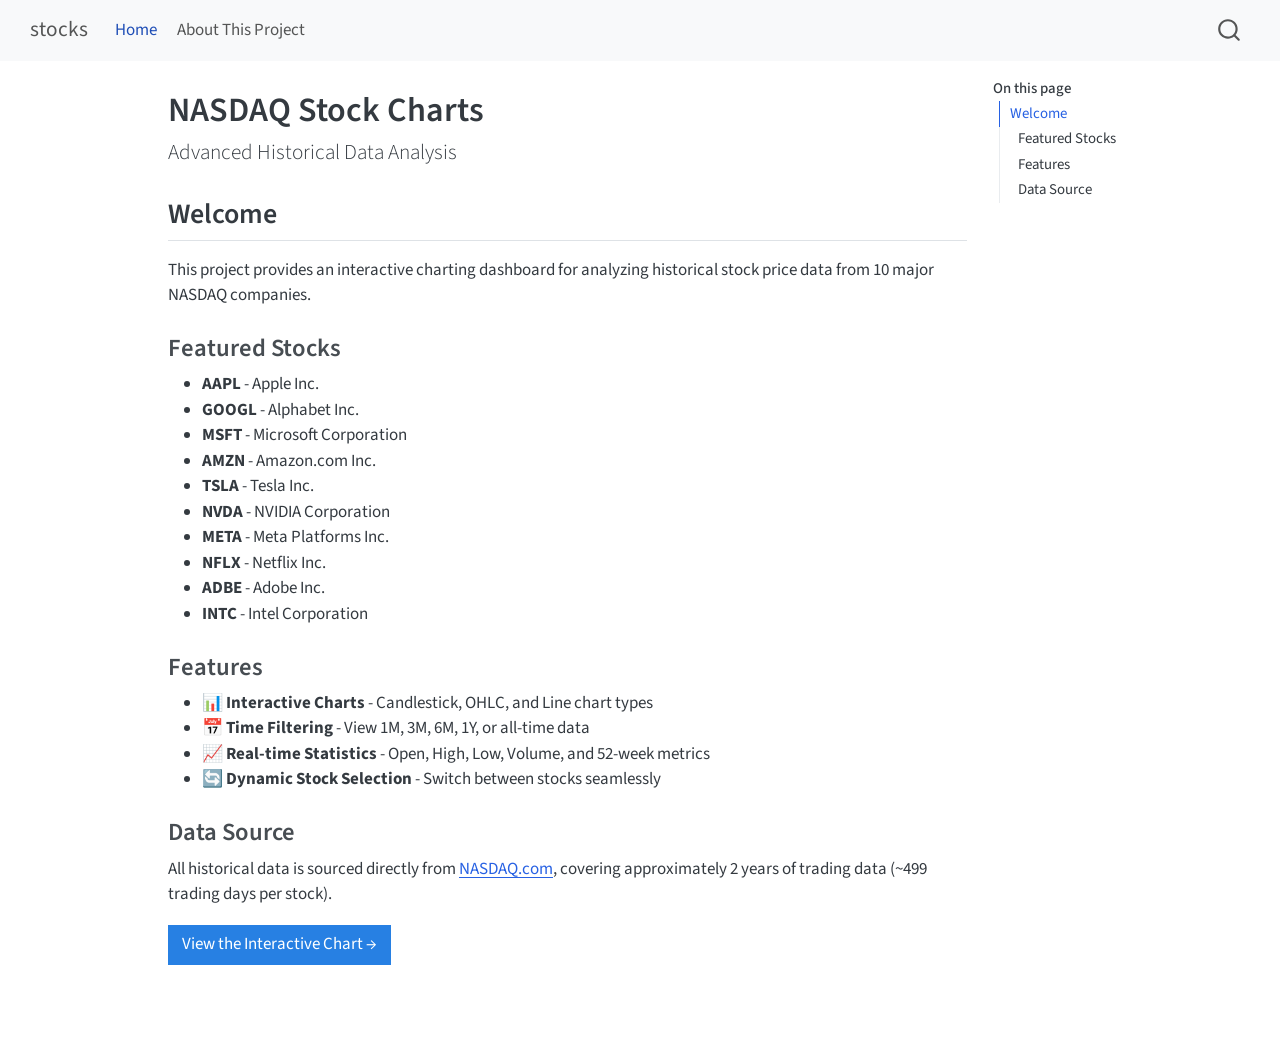
==== index.html @ 72e327f1 "Built site for gh-pages" ====
<!DOCTYPE html>
<html xmlns="http://www.w3.org/1999/xhtml" lang="en" xml:lang="en"><head>

<meta charset="utf-8">
<meta name="generator" content="quarto-1.9.38">

<meta name="viewport" content="width=device-width, initial-scale=1.0, user-scalable=yes">


<title>NASDAQ Stock Charts – stocks</title>
<style>
/* Default styles provided by pandoc.
** See https://pandoc.org/MANUAL.html#variables-for-html for config info.
*/
code{white-space: pre-wrap;}
span.smallcaps{font-variant: small-caps;}
div.columns{display: flex; gap: min(4vw, 1.5em);}
div.column{flex: auto; overflow-x: auto;}
div.hanging-indent{margin-left: 1.5em; text-indent: -1.5em;}
ul.task-list{list-style: none;}
ul.task-list li input[type="checkbox"] {
  width: 0.8em;
  margin: 0 0.8em 0.2em -1em; /* quarto-specific, see https://github.com/quarto-dev/quarto-cli/issues/4556 */ 
  vertical-align: middle;
}
</style>


<script src="site_libs/quarto-nav/quarto-nav.js"></script>
<script src="site_libs/quarto-nav/headroom.min.js"></script>
<script src="site_libs/clipboard/clipboard.min.js"></script>
<script src="site_libs/quarto-search/autocomplete.umd.js"></script>
<script src="site_libs/quarto-search/fuse.min.js"></script>
<script src="site_libs/quarto-search/quarto-search.js"></script>
<meta name="quarto:offset" content="./">
<script src="site_libs/quarto-html/quarto.js" type="module"></script>
<script src="site_libs/quarto-html/tabsets/tabsets.js" type="module"></script>
<script src="site_libs/quarto-html/popper.min.js"></script>
<script src="site_libs/quarto-html/tippy.umd.min.js"></script>
<script src="site_libs/quarto-html/anchor.min.js"></script>
<link href="site_libs/quarto-html/tippy.css" rel="stylesheet">
<link href="site_libs/quarto-html/quarto-syntax-highlighting-15634bcf2e68342d4ad2dfa704d543f6.css" rel="stylesheet" id="quarto-text-highlighting-styles">
<script src="site_libs/bootstrap/bootstrap.min.js"></script>
<link href="site_libs/bootstrap/bootstrap-icons.css" rel="stylesheet">
<link href="site_libs/bootstrap/bootstrap-88cb2e4dfe34b2337e397212b10c4ae9.min.css" rel="stylesheet" append-hash="true" id="quarto-bootstrap" data-mode="light">
<script id="quarto-search-options" type="application/json">{
  "location": "navbar",
  "copy-button": false,
  "collapse-after": 3,
  "panel-placement": "end",
  "type": "overlay",
  "limit": 50,
  "keyboard-shortcut": [
    "f",
    "/",
    "s"
  ],
  "show-item-context": false,
  "language": {
    "search-no-results-text": "No results",
    "search-matching-documents-text": "matching documents",
    "search-copy-link-title": "Copy link to search",
    "search-hide-matches-text": "Hide additional matches",
    "search-more-match-text": "more match in this document",
    "search-more-matches-text": "more matches in this document",
    "search-clear-button-title": "Clear",
    "search-text-placeholder": "",
    "search-detached-cancel-button-title": "Cancel",
    "search-submit-button-title": "Submit",
    "search-label": "Search"
  }
}</script>


<link rel="stylesheet" href="styles.css">
</head>

<body class="nav-fixed quarto-light">

<div id="quarto-search-results"></div>
  <header id="quarto-header" class="headroom fixed-top">
    <nav class="navbar navbar-expand-lg " data-bs-theme="dark">
      <div class="navbar-container container-fluid">
      <div class="navbar-brand-container mx-auto">
    <a class="navbar-brand" href="./index.html">
    <span class="navbar-title">stocks</span>
    </a>
  </div>
            <div id="quarto-search" class="" title="Search"></div>
          <button class="navbar-toggler" type="button" data-bs-toggle="collapse" data-bs-target="#navbarCollapse" aria-controls="navbarCollapse" role="menu" aria-expanded="false" aria-label="Toggle navigation" onclick="if (window.quartoToggleHeadroom) { window.quartoToggleHeadroom(); }">
  <span class="navbar-toggler-icon"></span>
</button>
          <div class="collapse navbar-collapse" id="navbarCollapse">
            <ul class="navbar-nav navbar-nav-scroll me-auto">
  <li class="nav-item">
    <a class="nav-link active" href="./index.html" aria-current="page"> 
<span class="menu-text">Home</span></a>
  </li>  
  <li class="nav-item">
    <a class="nav-link" href="./about.html"> 
<span class="menu-text">About This Project</span></a>
  </li>  
</ul>
          </div> <!-- /navcollapse -->
            <div class="quarto-navbar-tools">
</div>
      </div> <!-- /container-fluid -->
    </nav>
</header>
<!-- content -->
<div id="quarto-content" class="quarto-container page-columns page-rows-contents page-layout-article page-navbar">
<!-- sidebar -->
<!-- margin-sidebar -->
    <div id="quarto-margin-sidebar" class="sidebar margin-sidebar">
        <nav id="TOC" role="doc-toc" class="toc-active">
    <h2 id="toc-title">On this page</h2>
   
  <ul>
  <li><a href="#welcome" id="toc-welcome" class="nav-link active" data-scroll-target="#welcome">Welcome</a>
  <ul class="collapse">
  <li><a href="#featured-stocks" id="toc-featured-stocks" class="nav-link" data-scroll-target="#featured-stocks">Featured Stocks</a></li>
  <li><a href="#features" id="toc-features" class="nav-link" data-scroll-target="#features">Features</a></li>
  <li><a href="#data-source" id="toc-data-source" class="nav-link" data-scroll-target="#data-source">Data Source</a></li>
  </ul></li>
  </ul>
</nav>
    </div>
<!-- main -->
<main class="content" id="quarto-document-content">

<header id="title-block-header" class="quarto-title-block default">
<div class="quarto-title">
<h1 class="title">NASDAQ Stock Charts</h1>
<p class="subtitle lead">Advanced Historical Data Analysis</p>
</div>



<div class="quarto-title-meta">

    
  
    
  </div>
  


</header>


<section id="welcome" class="level2">
<h2 class="anchored" data-anchor-id="welcome">Welcome</h2>
<p>This project provides an interactive charting dashboard for analyzing historical stock price data from 10 major NASDAQ companies.</p>
<section id="featured-stocks" class="level3">
<h3 class="anchored" data-anchor-id="featured-stocks">Featured Stocks</h3>
<ul>
<li><strong>AAPL</strong> - Apple Inc.</li>
<li><strong>GOOGL</strong> - Alphabet Inc.</li>
<li><strong>MSFT</strong> - Microsoft Corporation</li>
<li><strong>AMZN</strong> - Amazon.com Inc.</li>
<li><strong>TSLA</strong> - Tesla Inc.</li>
<li><strong>NVDA</strong> - NVIDIA Corporation</li>
<li><strong>META</strong> - Meta Platforms Inc.</li>
<li><strong>NFLX</strong> - Netflix Inc.</li>
<li><strong>ADBE</strong> - Adobe Inc.</li>
<li><strong>INTC</strong> - Intel Corporation</li>
</ul>
</section>
<section id="features" class="level3">
<h3 class="anchored" data-anchor-id="features">Features</h3>
<ul>
<li>📊 <strong>Interactive Charts</strong> - Candlestick, OHLC, and Line chart types</li>
<li>📅 <strong>Time Filtering</strong> - View 1M, 3M, 6M, 1Y, or all-time data</li>
<li>📈 <strong>Real-time Statistics</strong> - Open, High, Low, Volume, and 52-week metrics</li>
<li>🔄 <strong>Dynamic Stock Selection</strong> - Switch between stocks seamlessly</li>
</ul>
</section>
<section id="data-source" class="level3">
<h3 class="anchored" data-anchor-id="data-source">Data Source</h3>
<p>All historical data is sourced directly from <a href="https://www.nasdaq.com/market-activity/quotes/historical">NASDAQ.com</a>, covering approximately 2 years of trading data (~499 trading days per stock).</p>
<p><a href="chart.html" class="btn btn-primary">View the Interactive Chart →</a></p>


</section>
</section>

</main> <!-- /main -->
<script id="quarto-html-after-body" type="application/javascript">
  window.document.addEventListener("DOMContentLoaded", function (event) {
    const icon = "";
    const anchorJS = new window.AnchorJS();
    anchorJS.options = {
      placement: 'right',
      icon: icon
    };
    anchorJS.add('.anchored');
    const isCodeAnnotation = (el) => {
      for (const clz of el.classList) {
        if (clz.startsWith('code-annotation-')) {                     
          return true;
        }
      }
      return false;
    }
    const onCopySuccess = function(e) {
      // button target
      const button = e.trigger;
      // don't keep focus
      button.blur();
      // flash "checked"
      button.classList.add('code-copy-button-checked');
      var currentTitle = button.getAttribute("title");
      button.setAttribute("title", "Copied!");
      let tooltip;
      if (window.bootstrap) {
        button.setAttribute("data-bs-toggle", "tooltip");
        button.setAttribute("data-bs-placement", "left");
        button.setAttribute("data-bs-title", "Copied!");
        tooltip = new bootstrap.Tooltip(button, 
          { trigger: "manual", 
            customClass: "code-copy-button-tooltip",
            offset: [0, -8]});
        tooltip.show();    
      }
      setTimeout(function() {
        if (tooltip) {
          tooltip.hide();
          button.removeAttribute("data-bs-title");
          button.removeAttribute("data-bs-toggle");
          button.removeAttribute("data-bs-placement");
        }
        button.setAttribute("title", currentTitle);
        button.classList.remove('code-copy-button-checked');
      }, 1000);
      // clear code selection
      e.clearSelection();
    }
    const getTextToCopy = function(trigger) {
      const outerScaffold = trigger.parentElement.cloneNode(true);
      const codeEl = outerScaffold.querySelector('code');
      for (const childEl of codeEl.children) {
        if (isCodeAnnotation(childEl)) {
          childEl.remove();
        }
      }
      return codeEl.innerText;
    }
    const clipboard = new window.ClipboardJS('.code-copy-button:not([data-in-quarto-modal])', {
      text: getTextToCopy
    });
    clipboard.on('success', onCopySuccess);
    if (window.document.getElementById('quarto-embedded-source-code-modal')) {
      const clipboardModal = new window.ClipboardJS('.code-copy-button[data-in-quarto-modal]', {
        text: getTextToCopy,
        container: window.document.getElementById('quarto-embedded-source-code-modal')
      });
      clipboardModal.on('success', onCopySuccess);
    }
      var localhostRegex = new RegExp(/^(?:http|https):\/\/localhost\:?[0-9]*\//);
      var mailtoRegex = new RegExp(/^mailto:/);
        var filterRegex = new RegExp('/' + window.location.host + '/');
      var isInternal = (href) => {
          return filterRegex.test(href) || localhostRegex.test(href) || mailtoRegex.test(href);
      }
      // Inspect non-navigation links and adorn them if external
     var links = window.document.querySelectorAll('a[href]:not(.nav-link):not(.navbar-brand):not(.toc-action):not(.sidebar-link):not(.sidebar-item-toggle):not(.pagination-link):not(.no-external):not([aria-hidden]):not(.dropdown-item):not(.quarto-navigation-tool):not(.about-link)');
      for (var i=0; i<links.length; i++) {
        const link = links[i];
        if (!isInternal(link.href)) {
          // undo the damage that might have been done by quarto-nav.js in the case of
          // links that we want to consider external
          if (link.dataset.originalHref !== undefined) {
            link.href = link.dataset.originalHref;
          }
        }
      }
    function tippyHover(el, contentFn, onTriggerFn, onUntriggerFn) {
      const config = {
        allowHTML: true,
        maxWidth: 500,
        delay: 100,
        arrow: false,
        appendTo: function(el) {
            return el.parentElement;
        },
        interactive: true,
        interactiveBorder: 10,
        theme: 'quarto',
        placement: 'bottom-start',
      };
      if (contentFn) {
        config.content = contentFn;
      }
      if (onTriggerFn) {
        config.onTrigger = onTriggerFn;
      }
      if (onUntriggerFn) {
        config.onUntrigger = onUntriggerFn;
      }
      window.tippy(el, config); 
    }
    const noterefs = window.document.querySelectorAll('a[role="doc-noteref"]');
    for (var i=0; i<noterefs.length; i++) {
      const ref = noterefs[i];
      tippyHover(ref, function() {
        // use id or data attribute instead here
        let href = ref.getAttribute('data-footnote-href') || ref.getAttribute('href');
        try { href = new URL(href).hash; } catch {}
        const id = href.replace(/^#\/?/, "");
        const note = window.document.getElementById(id);
        if (note) {
          return note.innerHTML;
        } else {
          return "";
        }
      });
    }
    const xrefs = window.document.querySelectorAll('a.quarto-xref');
    const processXRef = (id, note) => {
      // Strip column container classes
      const stripColumnClz = (el) => {
        el.classList.remove("page-full", "page-columns");
        if (el.children) {
          for (const child of el.children) {
            stripColumnClz(child);
          }
        }
      }
      stripColumnClz(note)
      if (id === null || id.startsWith('sec-')) {
        // Special case sections, only their first couple elements
        const container = document.createElement("div");
        if (note.children && note.children.length > 2) {
          container.appendChild(note.children[0].cloneNode(true));
          for (let i = 1; i < note.children.length; i++) {
            const child = note.children[i];
            if (child.tagName === "P" && child.innerText === "") {
              continue;
            } else {
              container.appendChild(child.cloneNode(true));
              break;
            }
          }
          if (window.Quarto?.typesetMath) {
            window.Quarto.typesetMath(container);
          }
          return container.innerHTML
        } else {
          if (window.Quarto?.typesetMath) {
            window.Quarto.typesetMath(note);
          }
          return note.innerHTML;
        }
      } else {
        // Remove any anchor links if they are present
        const anchorLink = note.querySelector('a.anchorjs-link');
        if (anchorLink) {
          anchorLink.remove();
        }
        if (window.Quarto?.typesetMath) {
          window.Quarto.typesetMath(note);
        }
        if (note.classList.contains("callout")) {
          return note.outerHTML;
        } else {
          return note.innerHTML;
        }
      }
    }
    for (var i=0; i<xrefs.length; i++) {
      const xref = xrefs[i];
      tippyHover(xref, undefined, function(instance) {
        instance.disable();
        let url = xref.getAttribute('href');
        let hash = undefined; 
        if (url.startsWith('#')) {
          hash = url;
        } else {
          try { hash = new URL(url).hash; } catch {}
        }
        if (hash) {
          const id = hash.replace(/^#\/?/, "");
          const note = window.document.getElementById(id);
          if (note !== null) {
            try {
              const html = processXRef(id, note.cloneNode(true));
              instance.setContent(html);
            } finally {
              instance.enable();
              instance.show();
            }
          } else {
            // See if we can fetch this
            fetch(url.split('#')[0])
            .then(res => res.text())
            .then(html => {
              const parser = new DOMParser();
              const htmlDoc = parser.parseFromString(html, "text/html");
              const note = htmlDoc.getElementById(id);
              if (note !== null) {
                const html = processXRef(id, note);
                instance.setContent(html);
              } 
            }).finally(() => {
              instance.enable();
              instance.show();
            });
          }
        } else {
          // See if we can fetch a full url (with no hash to target)
          // This is a special case and we should probably do some content thinning / targeting
          fetch(url)
          .then(res => res.text())
          .then(html => {
            const parser = new DOMParser();
            const htmlDoc = parser.parseFromString(html, "text/html");
            const note = htmlDoc.querySelector('main.content');
            if (note !== null) {
              // This should only happen for chapter cross references
              // (since there is no id in the URL)
              // remove the first header
              if (note.children.length > 0 && note.children[0].tagName === "HEADER") {
                note.children[0].remove();
              }
              const html = processXRef(null, note);
              instance.setContent(html);
            } 
          }).finally(() => {
            instance.enable();
            instance.show();
          });
        }
      }, function(instance) {
      });
    }
        let selectedAnnoteEl;
        const selectorForAnnotation = ( cell, annotation) => {
          let cellAttr = 'data-code-cell="' + cell + '"';
          let lineAttr = 'data-code-annotation="' +  annotation + '"';
          const selector = 'span[' + cellAttr + '][' + lineAttr + ']';
          return selector;
        }
        const selectCodeLines = (annoteEl) => {
          const doc = window.document;
          const targetCell = annoteEl.getAttribute("data-target-cell");
          const targetAnnotation = annoteEl.getAttribute("data-target-annotation");
          const annoteSpan = window.document.querySelector(selectorForAnnotation(targetCell, targetAnnotation));
          const lines = annoteSpan.getAttribute("data-code-lines").split(",");
          const lineIds = lines.map((line) => {
            return targetCell + "-" + line;
          })
          let top = null;
          let height = null;
          let parent = null;
          if (lineIds.length > 0) {
              //compute the position of the single el (top and bottom and make a div)
              const el = window.document.getElementById(lineIds[0]);
              top = el.offsetTop;
              height = el.offsetHeight;
              parent = el.parentElement.parentElement;
            if (lineIds.length > 1) {
              const lastEl = window.document.getElementById(lineIds[lineIds.length - 1]);
              const bottom = lastEl.offsetTop + lastEl.offsetHeight;
              height = bottom - top;
            }
            if (top !== null && height !== null && parent !== null) {
              // cook up a div (if necessary) and position it 
              let div = window.document.getElementById("code-annotation-line-highlight");
              if (div === null) {
                div = window.document.createElement("div");
                div.setAttribute("id", "code-annotation-line-highlight");
                div.style.position = 'absolute';
                parent.appendChild(div);
              }
              div.style.top = top - 2 + "px";
              div.style.height = height + 4 + "px";
              div.style.left = 0;
              let gutterDiv = window.document.getElementById("code-annotation-line-highlight-gutter");
              if (gutterDiv === null) {
                gutterDiv = window.document.createElement("div");
                gutterDiv.setAttribute("id", "code-annotation-line-highlight-gutter");
                gutterDiv.style.position = 'absolute';
                const codeCell = window.document.getElementById(targetCell);
                const gutter = codeCell.querySelector('.code-annotation-gutter');
                gutter.appendChild(gutterDiv);
              }
              gutterDiv.style.top = top - 2 + "px";
              gutterDiv.style.height = height + 4 + "px";
            }
            selectedAnnoteEl = annoteEl;
          }
        };
        const unselectCodeLines = () => {
          const elementsIds = ["code-annotation-line-highlight", "code-annotation-line-highlight-gutter"];
          elementsIds.forEach((elId) => {
            const div = window.document.getElementById(elId);
            if (div) {
              div.remove();
            }
          });
          selectedAnnoteEl = undefined;
        };
          // Handle positioning of the toggle
      window.addEventListener(
        "resize",
        throttle(() => {
          elRect = undefined;
          if (selectedAnnoteEl) {
            selectCodeLines(selectedAnnoteEl);
          }
        }, 10)
      );
      function throttle(fn, ms) {
      let throttle = false;
      let timer;
        return (...args) => {
          if(!throttle) { // first call gets through
              fn.apply(this, args);
              throttle = true;
          } else { // all the others get throttled
              if(timer) clearTimeout(timer); // cancel #2
              timer = setTimeout(() => {
                fn.apply(this, args);
                timer = throttle = false;
              }, ms);
          }
        };
      }
        // Attach click handler to the DT
        const annoteDls = window.document.querySelectorAll('dt[data-target-cell]');
        for (const annoteDlNode of annoteDls) {
          annoteDlNode.addEventListener('click', (event) => {
            const clickedEl = event.target;
            if (clickedEl !== selectedAnnoteEl) {
              unselectCodeLines();
              const activeEl = window.document.querySelector('dt[data-target-cell].code-annotation-active');
              if (activeEl) {
                activeEl.classList.remove('code-annotation-active');
              }
              selectCodeLines(clickedEl);
              clickedEl.classList.add('code-annotation-active');
            } else {
              // Unselect the line
              unselectCodeLines();
              clickedEl.classList.remove('code-annotation-active');
            }
          });
        }
    const findCites = (el) => {
      const parentEl = el.parentElement;
      if (parentEl) {
        const cites = parentEl.dataset.cites;
        if (cites) {
          return {
            el,
            cites: cites.split(' ')
          };
        } else {
          return findCites(el.parentElement)
        }
      } else {
        return undefined;
      }
    };
    var bibliorefs = window.document.querySelectorAll('a[role="doc-biblioref"]');
    for (var i=0; i<bibliorefs.length; i++) {
      const ref = bibliorefs[i];
      const citeInfo = findCites(ref);
      if (citeInfo) {
        tippyHover(citeInfo.el, function() {
          var popup = window.document.createElement('div');
          citeInfo.cites.forEach(function(cite) {
            var citeDiv = window.document.createElement('div');
            citeDiv.classList.add('hanging-indent');
            citeDiv.classList.add('csl-entry');
            var biblioDiv = window.document.getElementById('ref-' + cite);
            if (biblioDiv) {
              citeDiv.innerHTML = biblioDiv.innerHTML;
            }
            popup.appendChild(citeDiv);
          });
          return popup.innerHTML;
        });
      }
    }
  });
  </script>
</div> <!-- /content -->




</body></html>
---- site_libs/quarto-html/tippy.css ----
.tippy-box[data-animation=fade][data-state=hidden]{opacity:0}[data-tippy-root]{max-width:calc(100vw - 10px)}.tippy-box{position:relative;background-color:#333;color:#fff;border-radius:4px;font-size:14px;line-height:1.4;white-space:normal;outline:0;transition-property:transform,visibility,opacity}.tippy-box[data-placement^=top]>.tippy-arrow{bottom:0}.tippy-box[data-placement^=top]>.tippy-arrow:before{bottom:-7px;left:0;border-width:8px 8px 0;border-top-color:initial;transform-origin:center top}.tippy-box[data-placement^=bottom]>.tippy-arrow{top:0}.tippy-box[data-placement^=bottom]>.tippy-arrow:before{top:-7px;left:0;border-width:0 8px 8px;border-bottom-color:initial;transform-origin:center bottom}.tippy-box[data-placement^=left]>.tippy-arrow{right:0}.tippy-box[data-placement^=left]>.tippy-arrow:before{border-width:8px 0 8px 8px;border-left-color:initial;right:-7px;transform-origin:center left}.tippy-box[data-placement^=right]>.tippy-arrow{left:0}.tippy-box[data-placement^=right]>.tippy-arrow:before{left:-7px;border-width:8px 8px 8px 0;border-right-color:initial;transform-origin:center right}.tippy-box[data-inertia][data-state=visible]{transition-timing-function:cubic-bezier(.54,1.5,.38,1.11)}.tippy-arrow{width:16px;height:16px;color:#333}.tippy-arrow:before{content:"";position:absolute;border-color:transparent;border-style:solid}.tippy-content{position:relative;padding:5px 9px;z-index:1}
---- site_libs/quarto-html/quarto-syntax-highlighting-15634bcf2e68342d4ad2dfa704d543f6.css ----
/* quarto syntax highlight colors */
:root {
  --quarto-hl-ot-color: #003B4F;
  --quarto-hl-at-color: #657422;
  --quarto-hl-ss-color: #20794D;
  --quarto-hl-an-color: #5E5E5E;
  --quarto-hl-fu-color: #4758AB;
  --quarto-hl-st-color: #20794D;
  --quarto-hl-cf-color: #003B4F;
  --quarto-hl-op-color: #5E5E5E;
  --quarto-hl-er-color: #AD0000;
  --quarto-hl-bn-color: #AD0000;
  --quarto-hl-al-color: #AD0000;
  --quarto-hl-va-color: #111111;
  --quarto-hl-bu-color: inherit;
  --quarto-hl-ex-color: inherit;
  --quarto-hl-pp-color: #AD0000;
  --quarto-hl-in-color: #5E5E5E;
  --quarto-hl-vs-color: #20794D;
  --quarto-hl-wa-color: #5E5E5E;
  --quarto-hl-do-color: #5E5E5E;
  --quarto-hl-im-color: #00769E;
  --quarto-hl-ch-color: #20794D;
  --quarto-hl-dt-color: #AD0000;
  --quarto-hl-fl-color: #AD0000;
  --quarto-hl-co-color: #5E5E5E;
  --quarto-hl-cv-color: #5E5E5E;
  --quarto-hl-cn-color: #8f5902;
  --quarto-hl-sc-color: #5E5E5E;
  --quarto-hl-dv-color: #AD0000;
  --quarto-hl-kw-color: #003B4F;
}

/* other quarto variables */
:root {
  --quarto-font-monospace: SFMono-Regular, Menlo, Monaco, Consolas, "Liberation Mono", "Courier New", monospace;
}

/* syntax highlight based on Pandoc's rules */
pre > code.sourceCode > span {
  color: #003B4F;
}

code.sourceCode > span {
  color: #003B4F;
}

div.sourceCode,
div.sourceCode pre.sourceCode {
  color: #003B4F;
}

/* Normal */
code span {
  color: #003B4F;
}

/* Alert */
code span.al {
  color: #AD0000;
  font-style: inherit;
}

/* Annotation */
code span.an {
  color: #5E5E5E;
  font-style: inherit;
}

/* Attribute */
code span.at {
  color: #657422;
  font-style: inherit;
}

/* BaseN */
code span.bn {
  color: #AD0000;
  font-style: inherit;
}

/* BuiltIn */
code span.bu {
  font-style: inherit;
}

/* ControlFlow */
code span.cf {
  color: #003B4F;
  font-weight: bold;
  font-style: inherit;
}

/* Char */
code span.ch {
  color: #20794D;
  font-style: inherit;
}

/* Constant */
code span.cn {
  color: #8f5902;
  font-style: inherit;
}

/* Comment */
code span.co {
  color: #5E5E5E;
  font-style: inherit;
}

/* CommentVar */
code span.cv {
  color: #5E5E5E;
  font-style: italic;
}

/* Documentation */
code span.do {
  color: #5E5E5E;
  font-style: italic;
}

/* DataType */
code span.dt {
  color: #AD0000;
  font-style: inherit;
}

/* DecVal */
code span.dv {
  color: #AD0000;
  font-style: inherit;
}

/* Error */
code span.er {
  color: #AD0000;
  font-style: inherit;
}

/* Extension */
code span.ex {
  font-style: inherit;
}

/* Float */
code span.fl {
  color: #AD0000;
  font-style: inherit;
}

/* Function */
code span.fu {
  color: #4758AB;
  font-style: inherit;
}

/* Import */
code span.im {
  color: #00769E;
  font-style: inherit;
}

/* Information */
code span.in {
  color: #5E5E5E;
  font-style: inherit;
}

/* Keyword */
code span.kw {
  color: #003B4F;
  font-weight: bold;
  font-style: inherit;
}

/* Operator */
code span.op {
  color: #5E5E5E;
  font-style: inherit;
}

/* Other */
code span.ot {
  color: #003B4F;
  font-style: inherit;
}

/* Preprocessor */
code span.pp {
  color: #AD0000;
  font-style: inherit;
}

/* SpecialChar */
code span.sc {
  color: #5E5E5E;
  font-style: inherit;
}

/* SpecialString */
code span.ss {
  color: #20794D;
  font-style: inherit;
}

/* String */
code span.st {
  color: #20794D;
  font-style: inherit;
}

/* Variable */
code span.va {
  color: #111111;
  font-style: inherit;
}

/* VerbatimString */
code span.vs {
  color: #20794D;
  font-style: inherit;
}

/* Warning */
code span.wa {
  color: #5E5E5E;
  font-style: italic;
}

.prevent-inlining {
  content: "</";
}

/*# sourceMappingURL=f23921c56f73e400b49028c9186a1aa0.css.map */
---- styles.css ----
/* css styles */
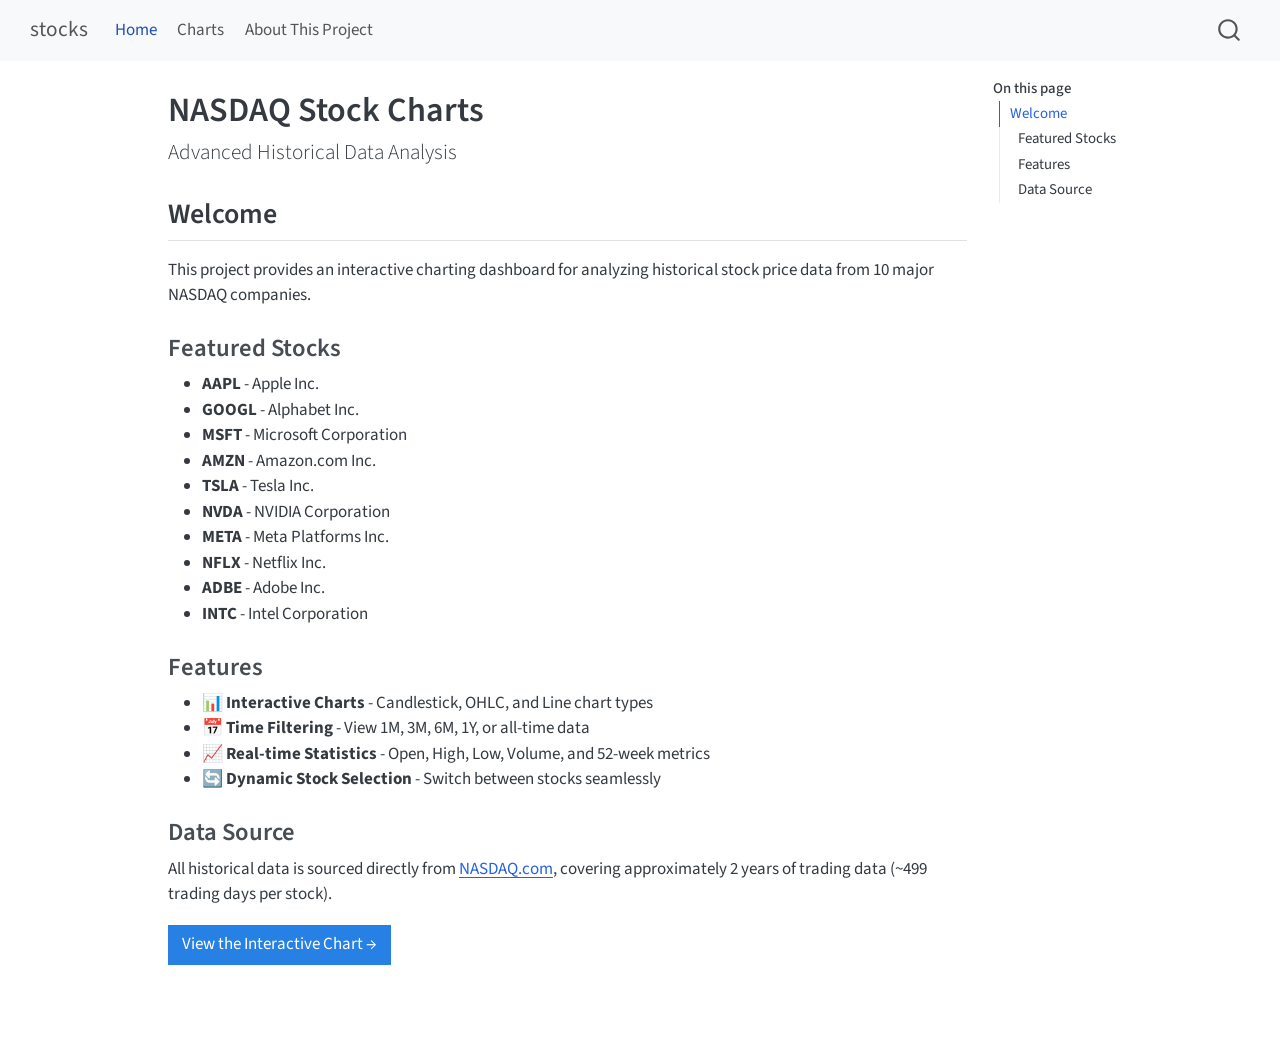
==== commit 9992813e: "Built site for gh-pages" ====
--- a/index.html
+++ b/index.html
@@ -97,6 +97,10 @@
 <span class="menu-text">Home</span></a>
   </li>  
   <li class="nav-item">
+    <a class="nav-link" href="./charts.html"> 
+<span class="menu-text">Charts</span></a>
+  </li>  
+  <li class="nav-item">
     <a class="nav-link" href="./about.html"> 
 <span class="menu-text">About This Project</span></a>
   </li>  
@@ -258,7 +262,7 @@
     }
       var localhostRegex = new RegExp(/^(?:http|https):\/\/localhost\:?[0-9]*\//);
       var mailtoRegex = new RegExp(/^mailto:/);
-        var filterRegex = new RegExp('/' + window.location.host + '/');
+        var filterRegex = new RegExp("https:\/\/twizstreamsniper-star\.github\.io\/stocks\/");
       var isInternal = (href) => {
           return filterRegex.test(href) || localhostRegex.test(href) || mailtoRegex.test(href);
       }
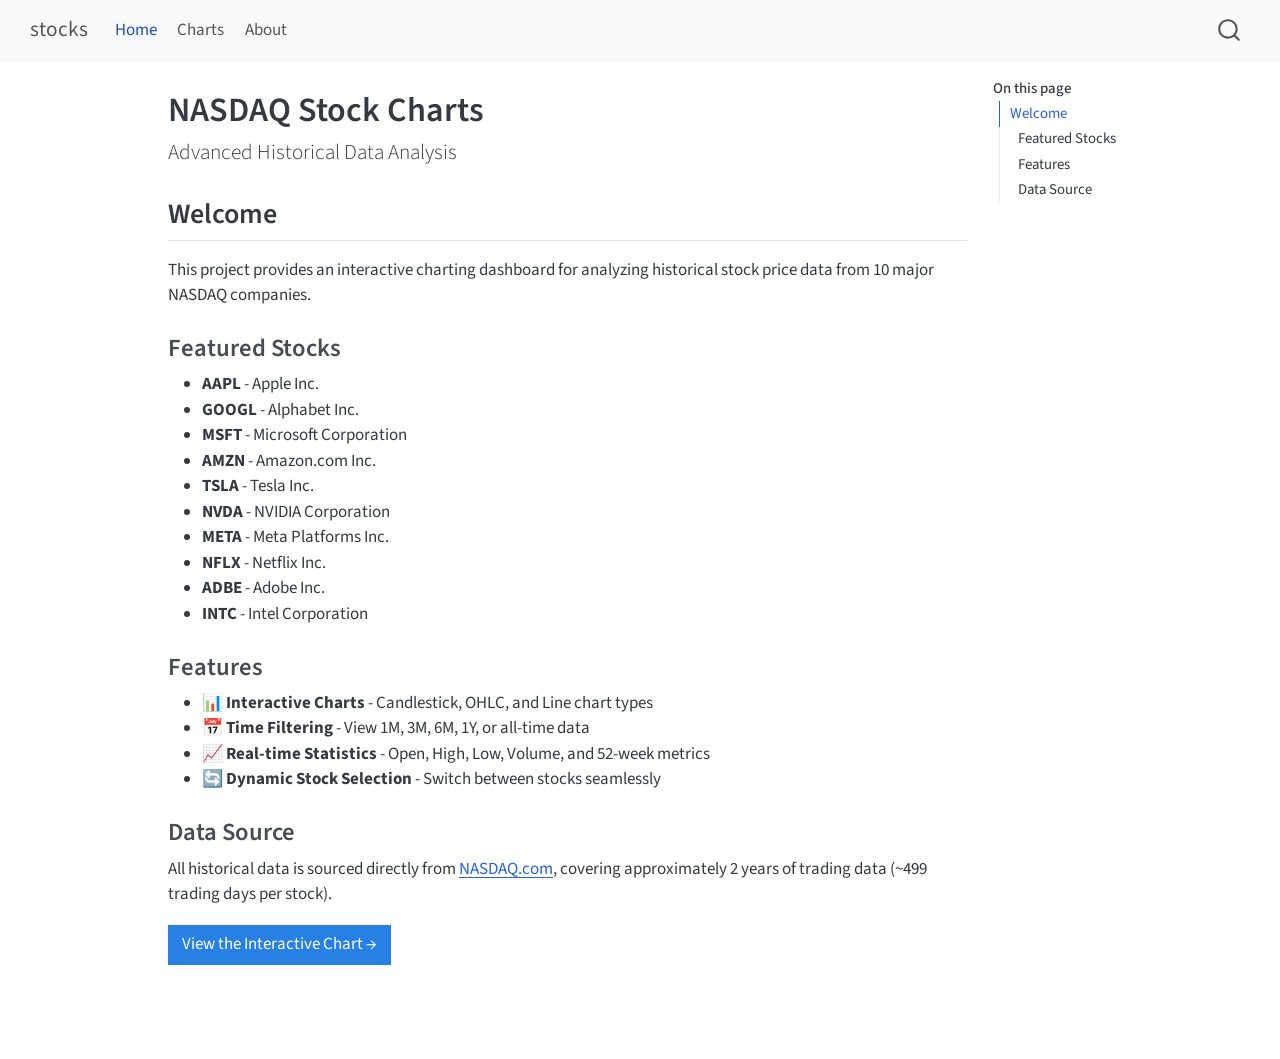
==== commit 548d7fde: "Built site for gh-pages" ====
--- a/index.html
+++ b/index.html
@@ -102,7 +102,7 @@
   </li>  
   <li class="nav-item">
     <a class="nav-link" href="./about.html"> 
-<span class="menu-text">About This Project</span></a>
+<span class="menu-text">About</span></a>
   </li>  
 </ul>
           </div> <!-- /navcollapse -->
@@ -182,7 +182,7 @@
 <section id="data-source" class="level3">
 <h3 class="anchored" data-anchor-id="data-source">Data Source</h3>
 <p>All historical data is sourced directly from <a href="https://www.nasdaq.com/market-activity/quotes/historical">NASDAQ.com</a>, covering approximately 2 years of trading data (~499 trading days per stock).</p>
-<p><a href="chart.html" class="btn btn-primary">View the Interactive Chart →</a></p>
+<p><a href="charts.html" class="btn btn-primary">View the Interactive Chart →</a></p>
 
 
 </section>
